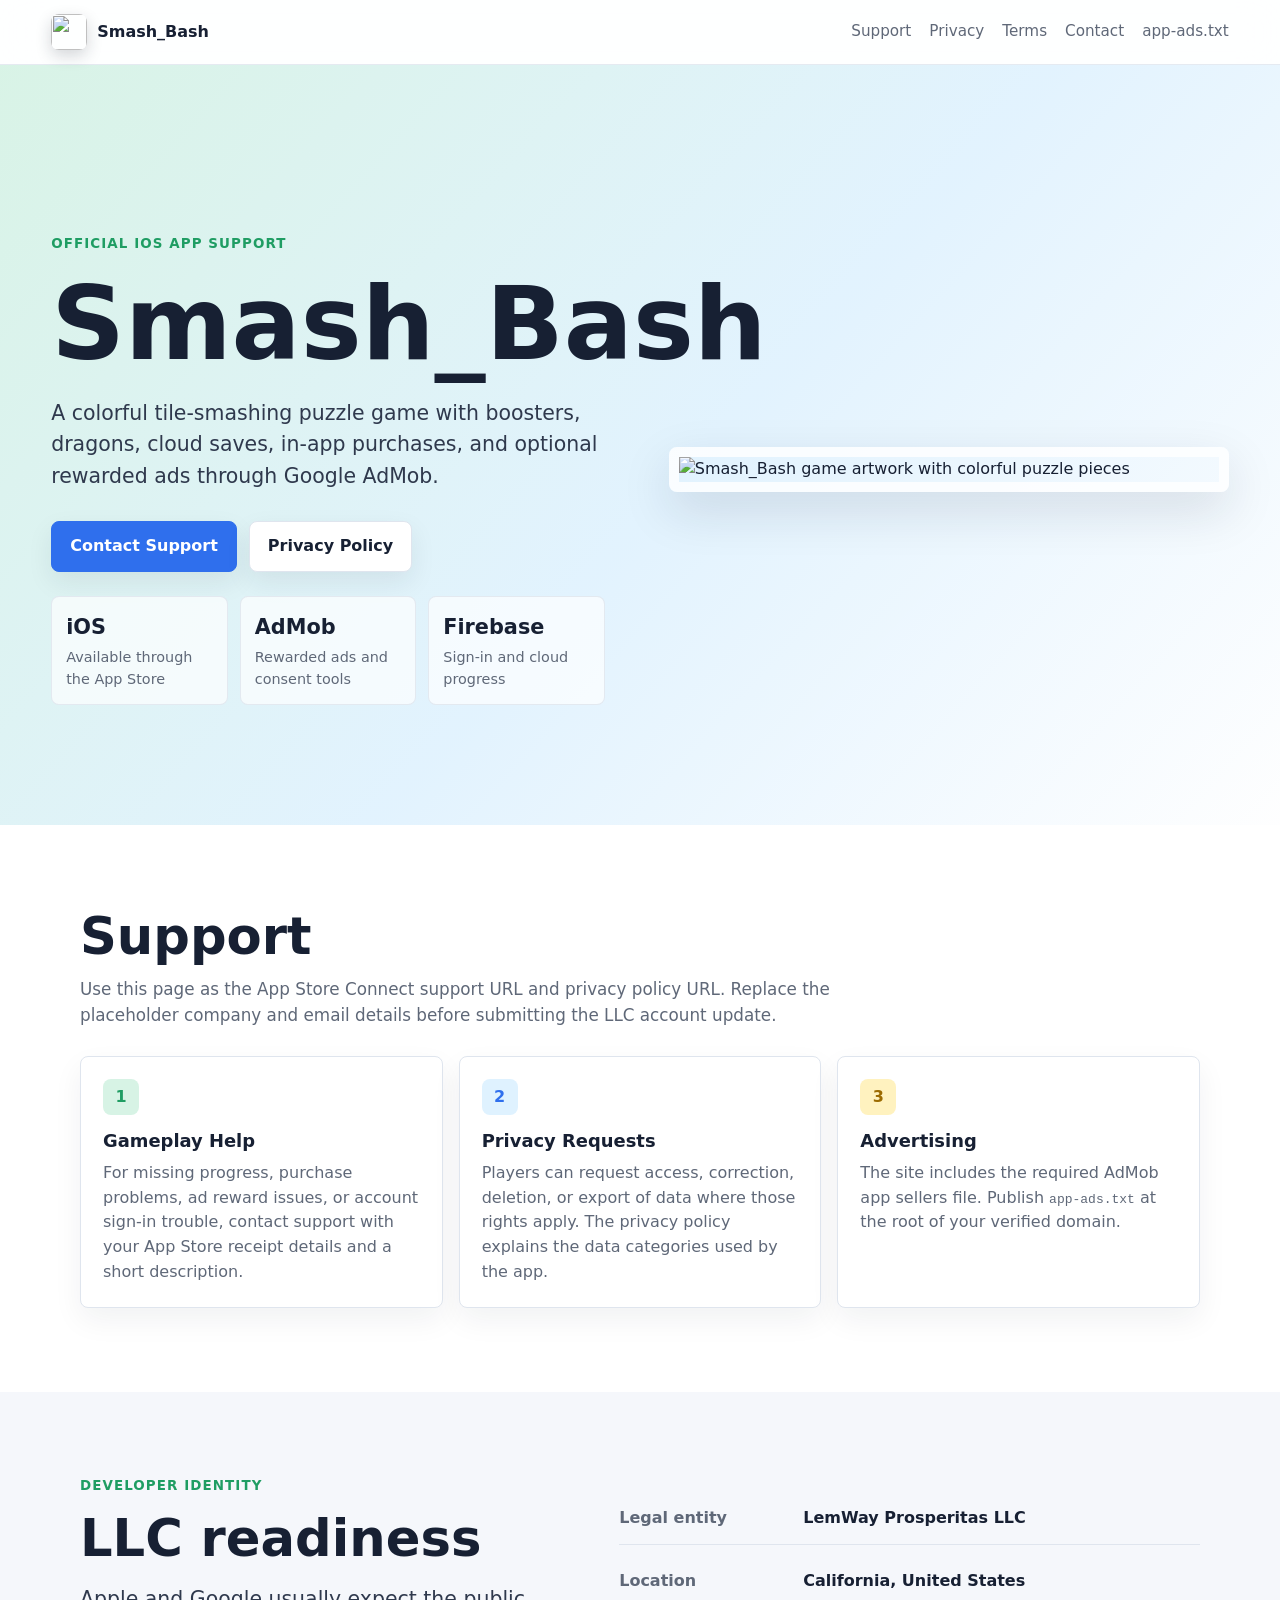
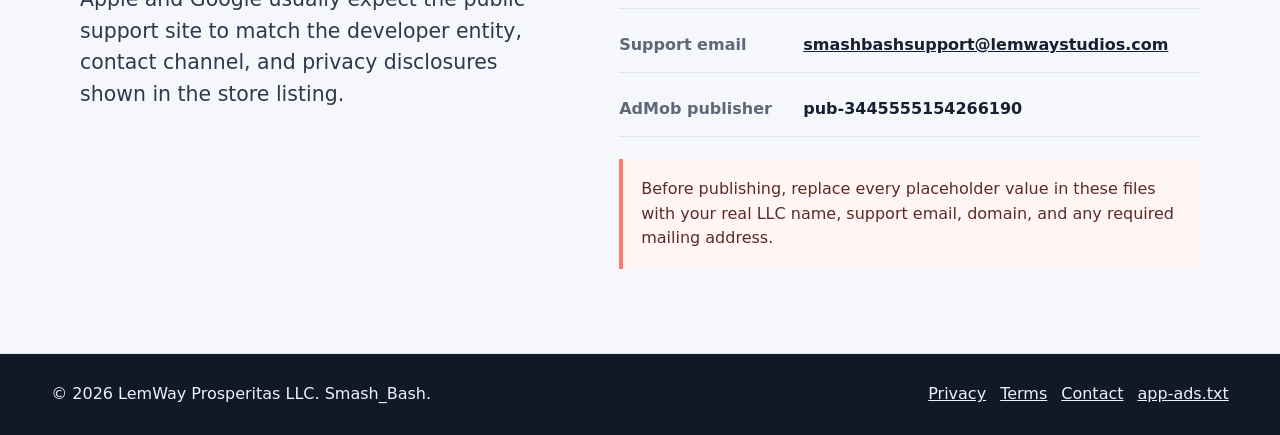
==== index.html @ 6eeed698 "Add files via upload" ====
<!doctype html>
<html lang="en">
<head>
  <meta charset="utf-8">
  <meta name="viewport" content="width=device-width, initial-scale=1">
  <title>Smash_Bash | App Support</title>
  <meta name="description" content="Official support, privacy, and advertising information for Smash_Bash on iOS.">
  <link rel="icon" href="assets/smash-bash-icon.png">
  <link rel="stylesheet" href="styles.css">
</head>
<body>
  <header class="site-header">
    <a class="brand" href="index.html" aria-label="Smash_Bash home">
      <img src="assets/smash-bash-icon.png" alt="">
      <span>Smash_Bash</span>
    </a>
    <nav class="nav" aria-label="Main navigation">
      <a href="#support">Support</a>
      <a href="privacy.html">Privacy</a>
      <a href="terms.html">Terms</a>
      <a href="contact.html">Contact</a>
      <a href="app-ads.txt">app-ads.txt</a>
    </nav>
  </header>

  <main>
    <section class="hero">
      <div class="hero-copy">
        <p class="eyebrow">Official iOS app support</p>
        <h1>Smash_Bash</h1>
        <p class="lead">A colorful tile-smashing puzzle game with boosters, dragons, cloud saves, in-app purchases, and optional rewarded ads through Google AdMob.</p>
        <div class="actions">
          <a class="button primary" href="contact.html">Contact Support</a>
          <a class="button" href="privacy.html">Privacy Policy</a>
        </div>
        <div class="hero-hint" aria-label="App highlights">
          <div class="stat">
            <strong>iOS</strong>
            <span>Available through the App Store</span>
          </div>
          <div class="stat">
            <strong>AdMob</strong>
            <span>Rewarded ads and consent tools</span>
          </div>
          <div class="stat">
            <strong>Firebase</strong>
            <span>Sign-in and cloud progress</span>
          </div>
        </div>
      </div>
      <div class="hero-art">
        <img src="assets/smash-bash-splash.png" alt="Smash_Bash game artwork with colorful puzzle pieces">
      </div>
    </section>

    <section class="section white" id="support">
      <div class="section-inner">
        <div class="section-head">
          <h2>Support</h2>
          <p>Use this page as the App Store Connect support URL and privacy policy URL. Replace the placeholder company and email details before submitting the LLC account update.</p>
        </div>
        <div class="grid">
          <article class="card">
            <span class="badge">1</span>
            <h3>Gameplay Help</h3>
            <p>For missing progress, purchase problems, ad reward issues, or account sign-in trouble, contact support with your App Store receipt details and a short description.</p>
          </article>
          <article class="card">
            <span class="badge blue">2</span>
            <h3>Privacy Requests</h3>
            <p>Players can request access, correction, deletion, or export of data where those rights apply. The privacy policy explains the data categories used by the app.</p>
          </article>
          <article class="card">
            <span class="badge gold">3</span>
            <h3>Advertising</h3>
            <p>The site includes the required AdMob app sellers file. Publish <code>app-ads.txt</code> at the root of your verified domain.</p>
          </article>
        </div>
      </div>
    </section>

    <section class="section">
      <div class="section-inner split">
        <div>
          <p class="eyebrow">Developer identity</p>
          <h2>LLC readiness</h2>
          <p class="lead">Apple and Google usually expect the public support site to match the developer entity, contact channel, and privacy disclosures shown in the store listing.</p>
        </div>
        <div>
          <dl class="facts">
            <div class="fact-row">
              <dt>Legal entity</dt>
              <dd>LemWay Prosperitas LLC</dd>
            </div>
            <div class="fact-row">
              <dt>Location</dt>
              <dd>California, United States</dd>
            </div>
            <div class="fact-row">
              <dt>Support email</dt>
              <dd><a href="mailto:smashbashsupport@lemwaystudios.com">smashbashsupport@lemwaystudios.com</a></dd>
            </div>
            <div class="fact-row">
              <dt>AdMob publisher</dt>
              <dd>pub-3445555154266190</dd>
            </div>
          </dl>
          <p class="notice">Before publishing, replace every placeholder value in these files with your real LLC name, support email, domain, and any required mailing address.</p>
        </div>
      </div>
    </section>
  </main>

  <footer class="site-footer">
    <span>© 2026 LemWay Prosperitas LLC. Smash_Bash.</span>
    <div class="footer-links">
      <a href="privacy.html">Privacy</a>
      <a href="terms.html">Terms</a>
      <a href="contact.html">Contact</a>
      <a href="app-ads.txt">app-ads.txt</a>
    </div>
  </footer>
</body>
</html>
---- styles.css ----
:root {
  color-scheme: light;
  --ink: #172033;
  --muted: #5f6878;
  --line: #dfe5ee;
  --paper: #ffffff;
  --mist: #f5f7fb;
  --mint: #d7f3e5;
  --sky: #dff2ff;
  --coral: #ff7b72;
  --gold: #f7c948;
  --blue: #2f6fed;
  --green: #1f9d63;
  --shadow: 0 18px 50px rgba(23, 32, 51, 0.13);
}

* {
  box-sizing: border-box;
}

html {
  scroll-behavior: smooth;
}

body {
  margin: 0;
  font-family: Inter, ui-sans-serif, system-ui, -apple-system, BlinkMacSystemFont, "Segoe UI", sans-serif;
  color: var(--ink);
  background: var(--mist);
  line-height: 1.55;
}

a {
  color: inherit;
}

.site-header {
  position: sticky;
  top: 0;
  z-index: 20;
  display: flex;
  align-items: center;
  justify-content: space-between;
  gap: 24px;
  padding: 14px clamp(18px, 4vw, 56px);
  background: rgba(255, 255, 255, 0.9);
  border-bottom: 1px solid rgba(223, 229, 238, 0.8);
  backdrop-filter: blur(18px);
}

.brand {
  display: inline-flex;
  align-items: center;
  gap: 10px;
  font-weight: 800;
  text-decoration: none;
}

.brand img {
  width: 36px;
  height: 36px;
  border-radius: 8px;
  box-shadow: 0 6px 16px rgba(23, 32, 51, 0.18);
}

.nav {
  display: flex;
  align-items: center;
  gap: 18px;
  color: var(--muted);
  font-size: 0.95rem;
}

.nav a {
  text-decoration: none;
}

.nav a:hover {
  color: var(--ink);
}

.hero {
  min-height: min(760px, calc(100vh - 66px));
  display: grid;
  grid-template-columns: minmax(0, 1fr) minmax(320px, 560px);
  align-items: center;
  gap: clamp(28px, 5vw, 72px);
  padding: clamp(40px, 7vw, 92px) clamp(18px, 4vw, 56px) 40px;
  background:
    linear-gradient(132deg, rgba(215, 243, 229, 0.95), rgba(223, 242, 255, 0.86) 54%, rgba(255, 255, 255, 0.9)),
    var(--mist);
}

.hero-copy {
  max-width: 740px;
}

.eyebrow {
  margin: 0 0 14px;
  color: var(--green);
  font-size: 0.84rem;
  font-weight: 800;
  letter-spacing: 0.08em;
  text-transform: uppercase;
}

h1,
h2,
h3 {
  margin: 0;
  line-height: 1.08;
}

h1 {
  max-width: 11ch;
  font-size: clamp(3.4rem, 8vw, 7.2rem);
}

h2 {
  font-size: clamp(2rem, 4vw, 3.35rem);
}

h3 {
  font-size: 1.12rem;
}

p {
  margin: 0;
}

.lead {
  max-width: 680px;
  margin-top: 18px;
  color: #2f394d;
  font-size: clamp(1.05rem, 2vw, 1.28rem);
}

.actions {
  display: flex;
  flex-wrap: wrap;
  gap: 12px;
  margin-top: 28px;
}

.button {
  min-height: 46px;
  display: inline-flex;
  align-items: center;
  justify-content: center;
  gap: 9px;
  padding: 12px 18px;
  border: 1px solid var(--line);
  border-radius: 8px;
  background: var(--paper);
  color: var(--ink);
  font-weight: 800;
  text-decoration: none;
  box-shadow: 0 10px 26px rgba(23, 32, 51, 0.08);
}

.button.primary {
  border-color: var(--blue);
  background: var(--blue);
  color: #fff;
}

.hero-art {
  width: min(100%, 560px);
  justify-self: center;
}

.hero-art img {
  width: 100%;
  display: block;
  border: 10px solid rgba(255, 255, 255, 0.82);
  border-radius: 8px;
  box-shadow: var(--shadow);
}

.hero-hint {
  display: grid;
  grid-template-columns: repeat(3, minmax(0, 1fr));
  gap: 12px;
  margin-top: 24px;
}

.stat {
  min-height: 88px;
  padding: 14px;
  border: 1px solid rgba(223, 229, 238, 0.84);
  border-radius: 8px;
  background: rgba(255, 255, 255, 0.68);
}

.stat strong {
  display: block;
  font-size: 1.3rem;
}

.stat span {
  display: block;
  margin-top: 3px;
  color: var(--muted);
  font-size: 0.9rem;
}

.section {
  padding: clamp(46px, 7vw, 84px) clamp(18px, 4vw, 56px);
}

.section.white {
  background: var(--paper);
}

.section-inner {
  max-width: 1120px;
  margin: 0 auto;
}

.section-head {
  max-width: 760px;
  margin-bottom: 28px;
}

.section-head p {
  margin-top: 12px;
  color: var(--muted);
  font-size: 1.05rem;
}

.grid {
  display: grid;
  grid-template-columns: repeat(3, minmax(0, 1fr));
  gap: 16px;
}

.card {
  min-height: 184px;
  padding: 22px;
  border: 1px solid var(--line);
  border-radius: 8px;
  background: var(--paper);
  box-shadow: 0 12px 30px rgba(23, 32, 51, 0.06);
}

.card p {
  margin-top: 10px;
  color: var(--muted);
}

.badge {
  display: inline-flex;
  align-items: center;
  justify-content: center;
  width: 36px;
  height: 36px;
  margin-bottom: 16px;
  border-radius: 8px;
  background: var(--mint);
  color: var(--green);
  font-weight: 900;
}

.badge.blue {
  background: var(--sky);
  color: var(--blue);
}

.badge.gold {
  background: #fff2bf;
  color: #9c6b00;
}

.split {
  display: grid;
  grid-template-columns: minmax(0, 0.9fr) minmax(0, 1.1fr);
  gap: clamp(24px, 5vw, 64px);
  align-items: start;
}

.facts {
  display: grid;
  gap: 10px;
}

.fact-row {
  display: grid;
  grid-template-columns: 170px minmax(0, 1fr);
  gap: 14px;
  padding: 14px 0;
  border-bottom: 1px solid var(--line);
}

.fact-row dt {
  color: var(--muted);
  font-weight: 700;
}

.fact-row dd {
  margin: 0;
  font-weight: 700;
}

.notice {
  margin-top: 22px;
  padding: 18px;
  border-left: 4px solid var(--coral);
  background: #fff5f4;
  color: #5b2b26;
}

.doc {
  max-width: 920px;
  margin: 0 auto;
  padding: clamp(34px, 6vw, 72px) clamp(18px, 4vw, 56px);
  background: var(--paper);
}

.doc h1 {
  max-width: none;
  font-size: clamp(2.4rem, 6vw, 4.7rem);
}

.doc .meta {
  margin-top: 12px;
  color: var(--muted);
}

.doc-section {
  padding: 26px 0;
  border-bottom: 1px solid var(--line);
}

.doc-section p {
  margin-top: 10px;
  color: #384255;
}

.site-footer {
  display: flex;
  flex-wrap: wrap;
  justify-content: space-between;
  gap: 18px;
  padding: 28px clamp(18px, 4vw, 56px);
  border-top: 1px solid var(--line);
  background: #111827;
  color: #edf2f7;
}

.site-footer a {
  color: #edf2f7;
}

.footer-links {
  display: flex;
  flex-wrap: wrap;
  gap: 14px;
}

@media (max-width: 880px) {
  .site-header {
    align-items: flex-start;
    flex-direction: column;
    gap: 12px;
  }

  .nav {
    width: 100%;
    overflow-x: auto;
    padding-bottom: 2px;
  }

  .hero {
    grid-template-columns: 1fr;
    min-height: auto;
  }

  .hero-art {
    width: min(100%, 460px);
  }

  .grid,
  .split {
    grid-template-columns: 1fr;
  }
}

@media (max-width: 560px) {
  .hero-hint {
    grid-template-columns: 1fr;
  }

  .fact-row {
    grid-template-columns: 1fr;
    gap: 4px;
  }

  .button {
    width: 100%;
  }
}
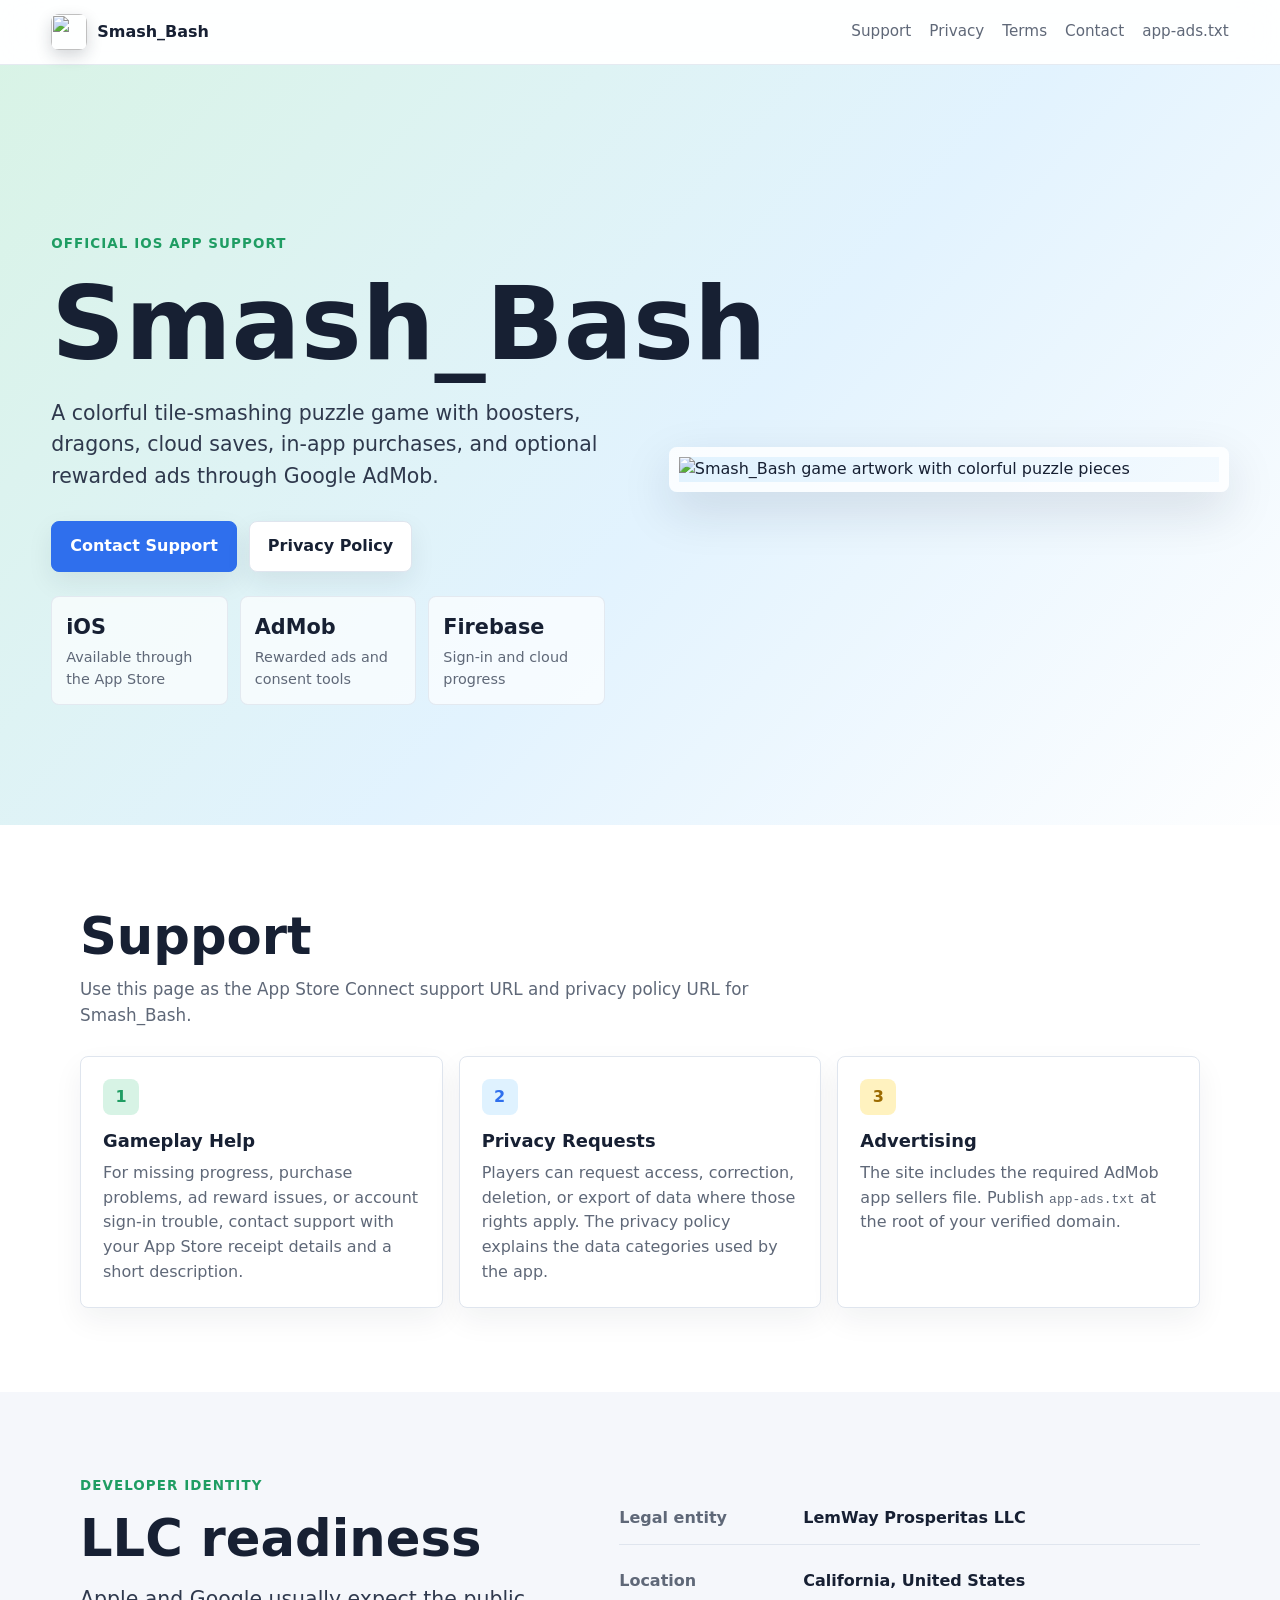
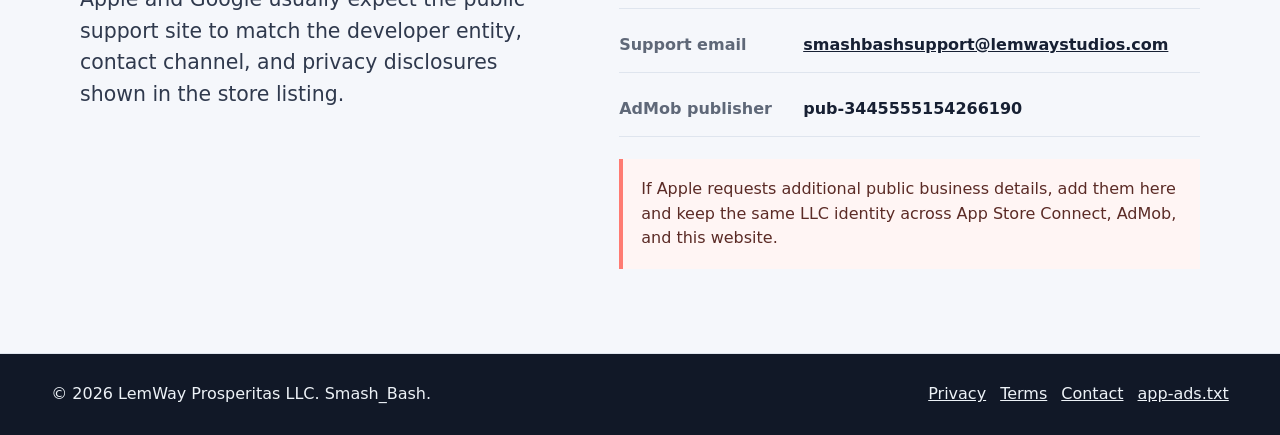
==== commit b7bebb7d: "updated and removed placeholder" ====
--- a/index.html
+++ b/index.html
@@ -57,7 +57,7 @@
       <div class="section-inner">
         <div class="section-head">
           <h2>Support</h2>
-          <p>Use this page as the App Store Connect support URL and privacy policy URL. Replace the placeholder company and email details before submitting the LLC account update.</p>
+          <p>Use this page as the App Store Connect support URL and privacy policy URL for Smash_Bash.</p>
         </div>
         <div class="grid">
           <article class="card">
@@ -105,7 +105,7 @@
               <dd>pub-3445555154266190</dd>
             </div>
           </dl>
-          <p class="notice">Before publishing, replace every placeholder value in these files with your real LLC name, support email, domain, and any required mailing address.</p>
+          <p class="notice">If Apple requests additional public business details, add them here and keep the same LLC identity across App Store Connect, AdMob, and this website.</p>
         </div>
       </div>
     </section>
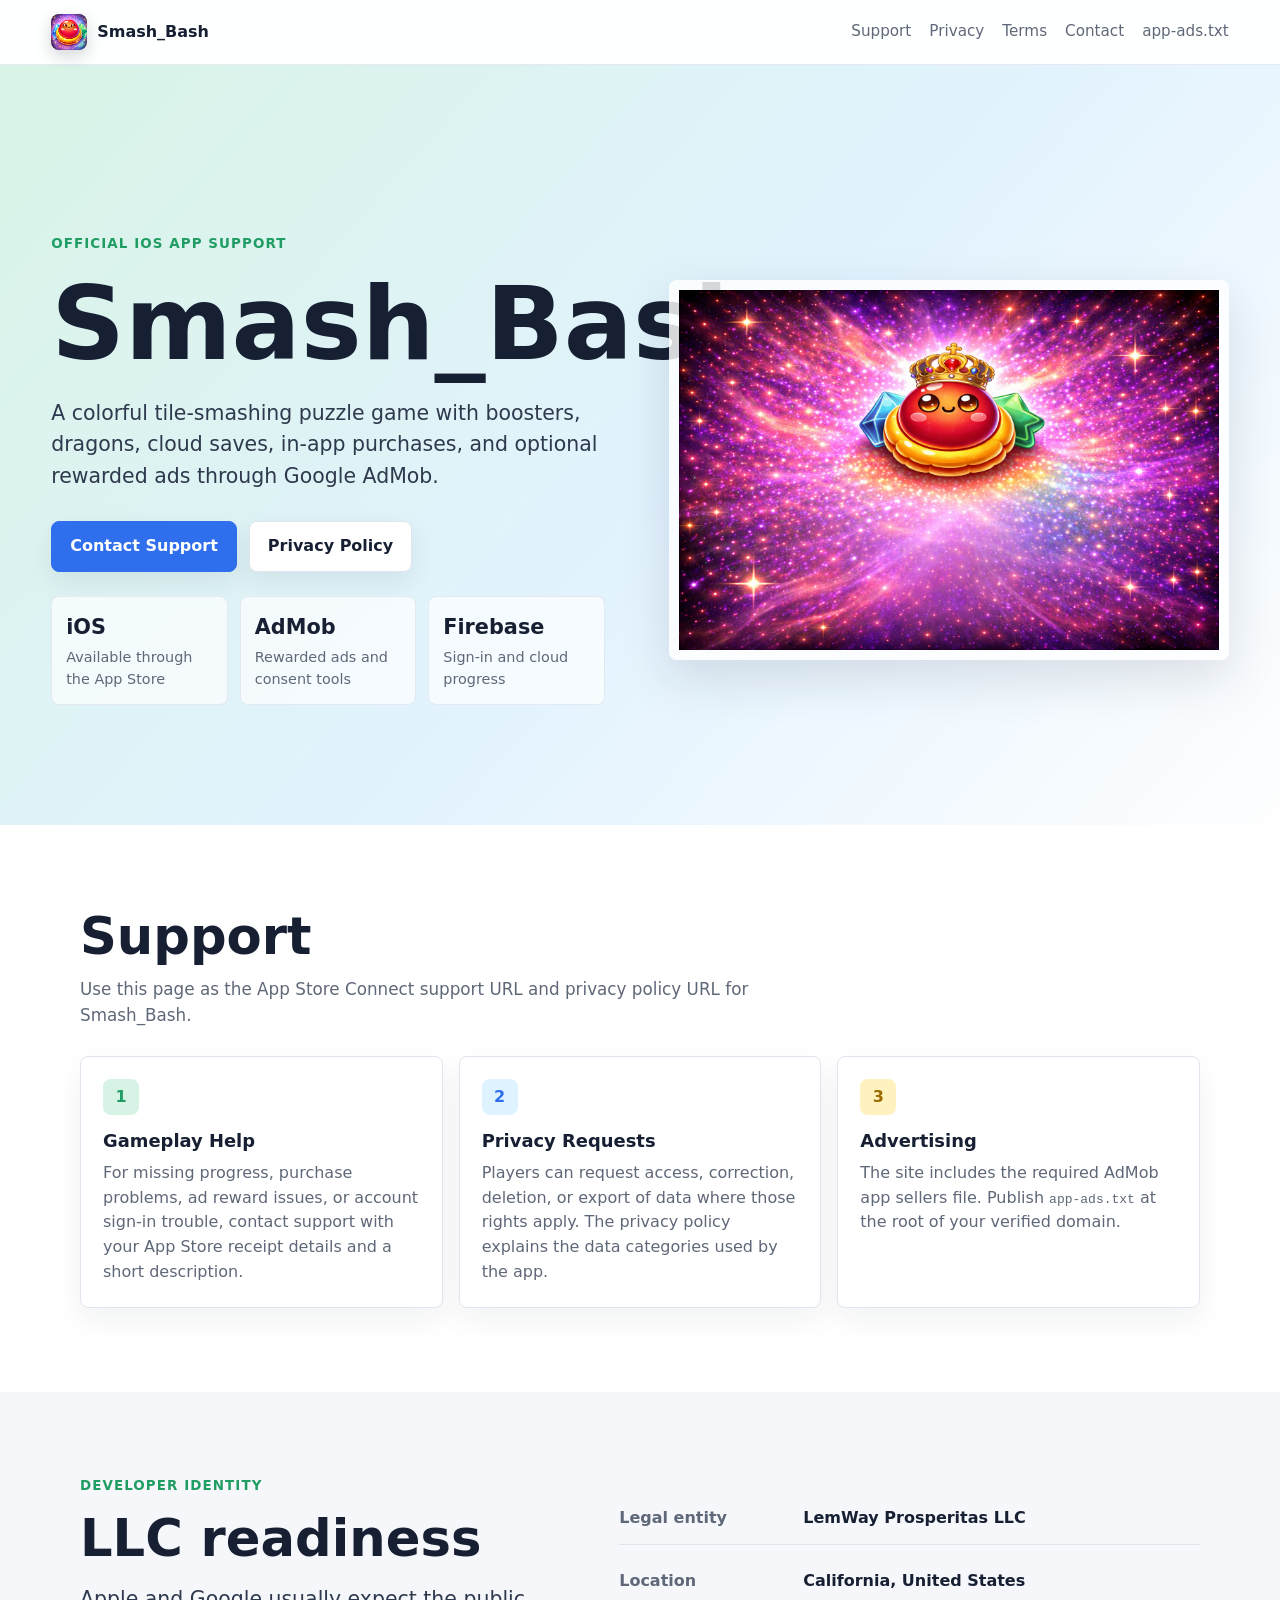
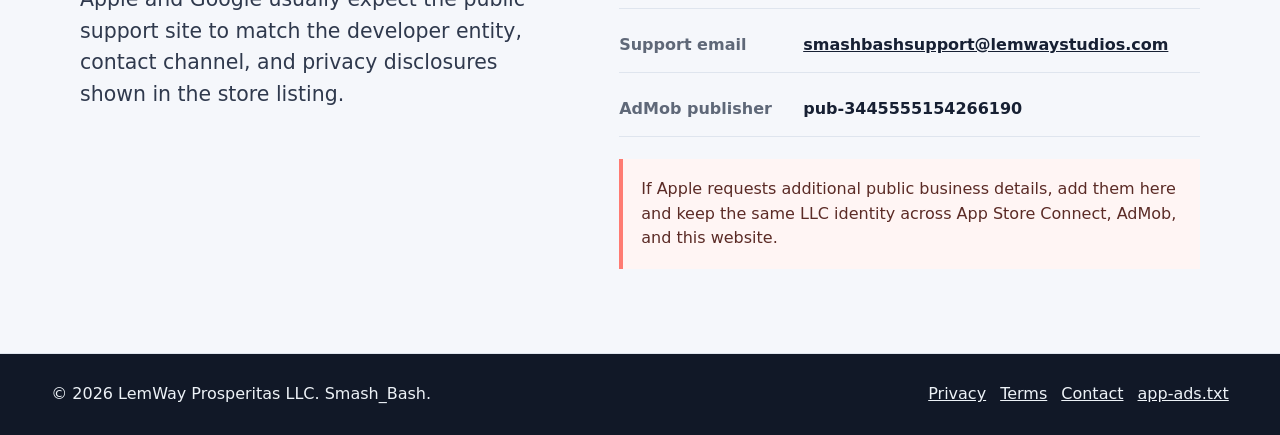
==== commit 48e806d7: "updated files" ====
--- a/index.html
+++ b/index.html
@@ -5,13 +5,13 @@
   <meta name="viewport" content="width=device-width, initial-scale=1">
   <title>Smash_Bash | App Support</title>
   <meta name="description" content="Official support, privacy, and advertising information for Smash_Bash on iOS.">
-  <link rel="icon" href="assets/smash-bash-icon.png">
+  <link rel="icon" href="smash-bash-icon.png">
   <link rel="stylesheet" href="styles.css">
 </head>
 <body>
   <header class="site-header">
     <a class="brand" href="index.html" aria-label="Smash_Bash home">
-      <img src="assets/smash-bash-icon.png" alt="">
+      <img src="smash-bash-icon.png" alt="">
       <span>Smash_Bash</span>
     </a>
     <nav class="nav" aria-label="Main navigation">
@@ -49,7 +49,7 @@
         </div>
       </div>
       <div class="hero-art">
-        <img src="assets/smash-bash-splash.png" alt="Smash_Bash game artwork with colorful puzzle pieces">
+        <img src="smash-bash-splash.png" alt="Smash_Bash game artwork with colorful puzzle pieces">
       </div>
     </section>
 
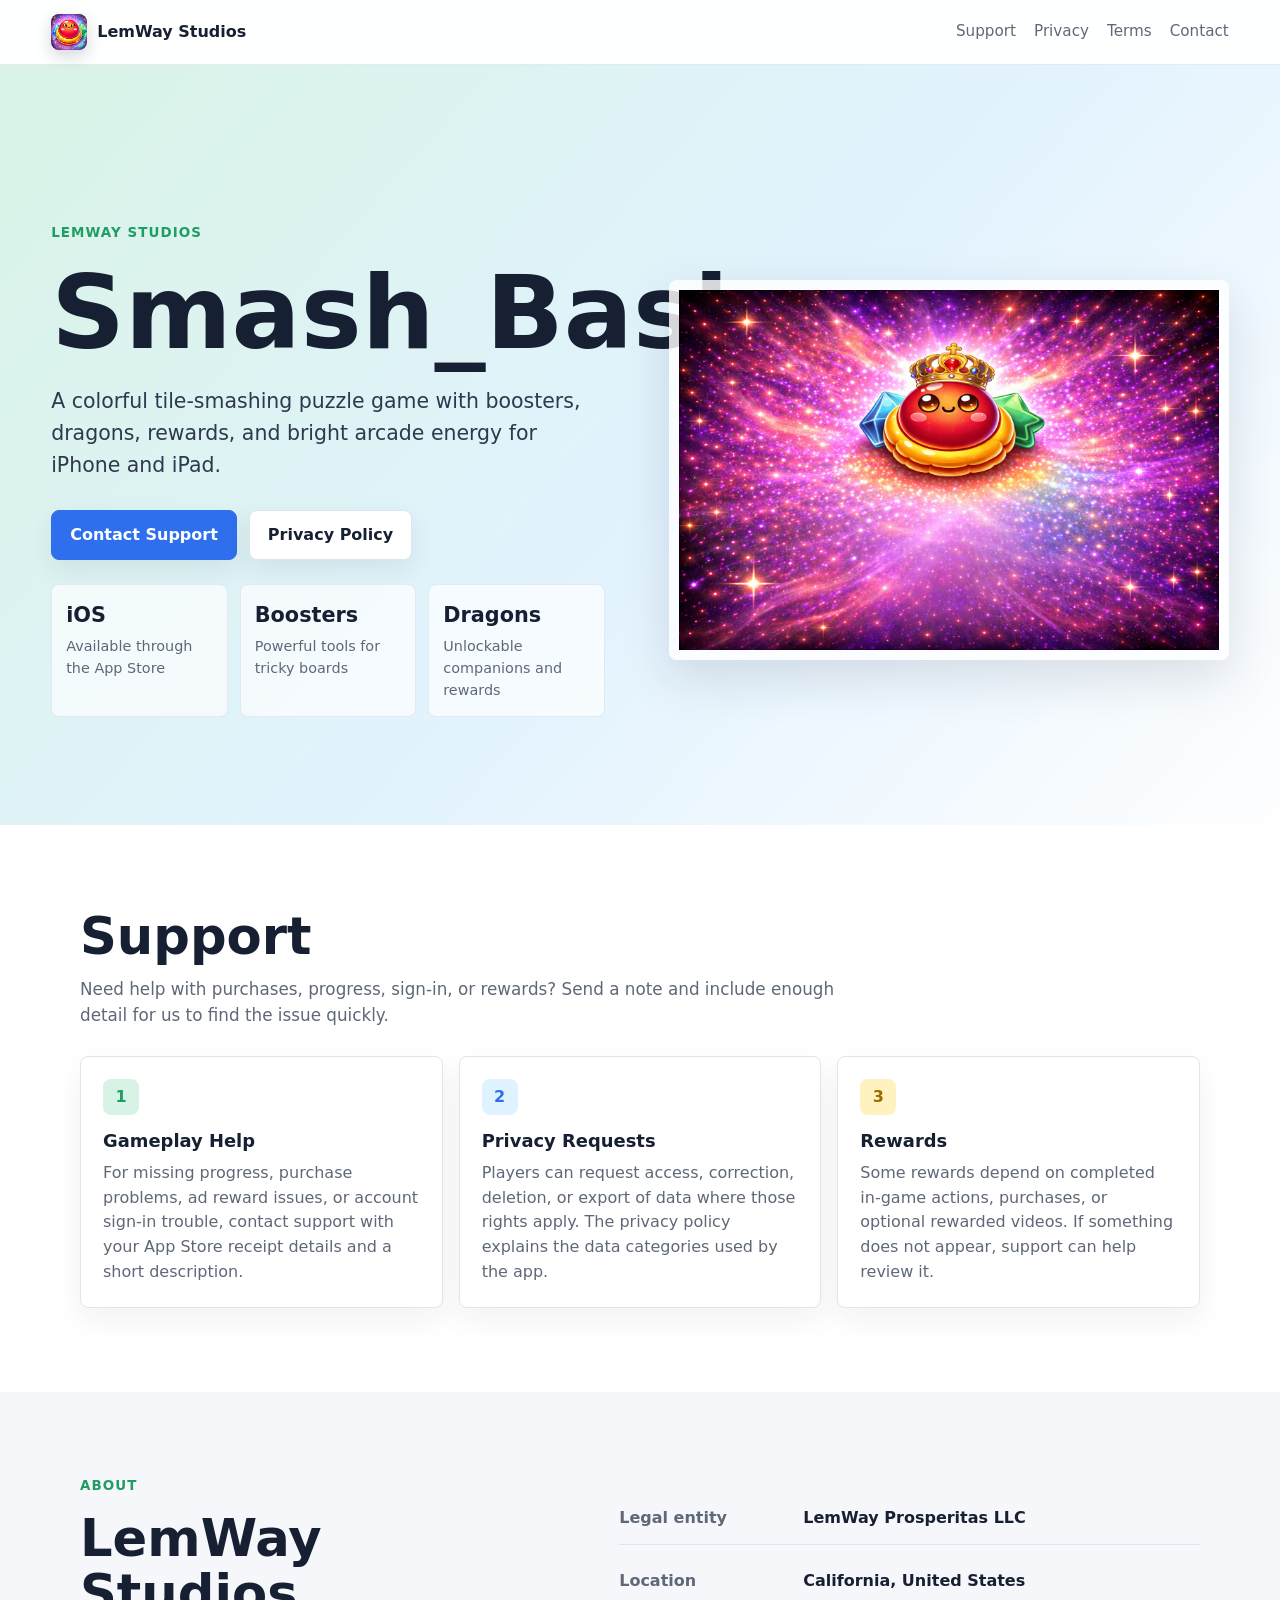
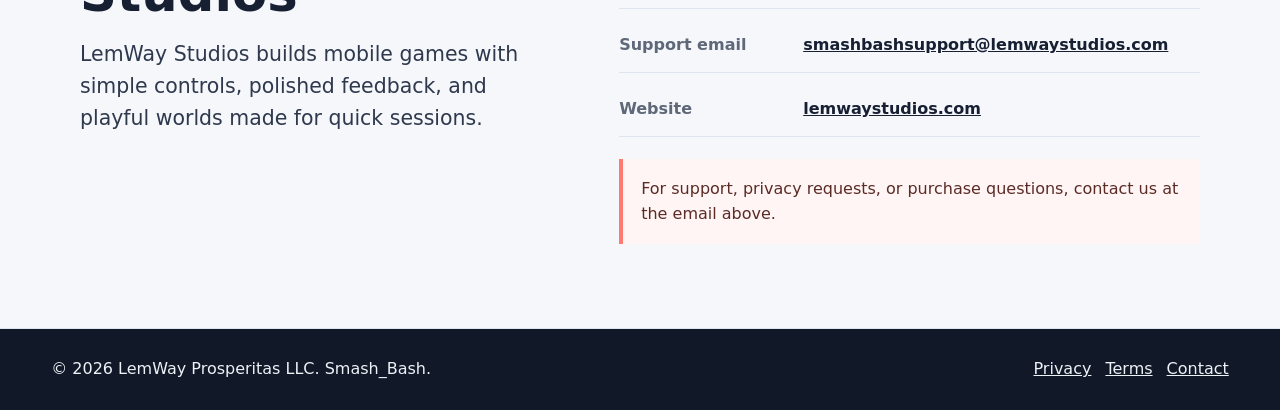
==== commit 9100b49f: "Clean up public website copy" ====
--- a/index.html
+++ b/index.html
@@ -12,23 +12,22 @@
   <header class="site-header">
     <a class="brand" href="index.html" aria-label="Smash_Bash home">
       <img src="smash-bash-icon.png" alt="">
-      <span>Smash_Bash</span>
+      <span>LemWay Studios</span>
     </a>
     <nav class="nav" aria-label="Main navigation">
       <a href="#support">Support</a>
       <a href="privacy.html">Privacy</a>
       <a href="terms.html">Terms</a>
       <a href="contact.html">Contact</a>
-      <a href="app-ads.txt">app-ads.txt</a>
     </nav>
   </header>
 
   <main>
     <section class="hero">
       <div class="hero-copy">
-        <p class="eyebrow">Official iOS app support</p>
+        <p class="eyebrow">LemWay Studios</p>
         <h1>Smash_Bash</h1>
-        <p class="lead">A colorful tile-smashing puzzle game with boosters, dragons, cloud saves, in-app purchases, and optional rewarded ads through Google AdMob.</p>
+        <p class="lead">A colorful tile-smashing puzzle game with boosters, dragons, rewards, and bright arcade energy for iPhone and iPad.</p>
         <div class="actions">
           <a class="button primary" href="contact.html">Contact Support</a>
           <a class="button" href="privacy.html">Privacy Policy</a>
@@ -39,12 +38,12 @@
             <span>Available through the App Store</span>
           </div>
           <div class="stat">
-            <strong>AdMob</strong>
-            <span>Rewarded ads and consent tools</span>
+            <strong>Boosters</strong>
+            <span>Powerful tools for tricky boards</span>
           </div>
           <div class="stat">
-            <strong>Firebase</strong>
-            <span>Sign-in and cloud progress</span>
+            <strong>Dragons</strong>
+            <span>Unlockable companions and rewards</span>
           </div>
         </div>
       </div>
@@ -57,7 +56,7 @@
       <div class="section-inner">
         <div class="section-head">
           <h2>Support</h2>
-          <p>Use this page as the App Store Connect support URL and privacy policy URL for Smash_Bash.</p>
+          <p>Need help with purchases, progress, sign-in, or rewards? Send a note and include enough detail for us to find the issue quickly.</p>
         </div>
         <div class="grid">
           <article class="card">
@@ -72,8 +71,8 @@
           </article>
           <article class="card">
             <span class="badge gold">3</span>
-            <h3>Advertising</h3>
-            <p>The site includes the required AdMob app sellers file. Publish <code>app-ads.txt</code> at the root of your verified domain.</p>
+            <h3>Rewards</h3>
+            <p>Some rewards depend on completed in-game actions, purchases, or optional rewarded videos. If something does not appear, support can help review it.</p>
           </article>
         </div>
       </div>
@@ -82,9 +81,9 @@
     <section class="section">
       <div class="section-inner split">
         <div>
-          <p class="eyebrow">Developer identity</p>
-          <h2>LLC readiness</h2>
-          <p class="lead">Apple and Google usually expect the public support site to match the developer entity, contact channel, and privacy disclosures shown in the store listing.</p>
+          <p class="eyebrow">About</p>
+          <h2>LemWay Studios</h2>
+          <p class="lead">LemWay Studios builds mobile games with simple controls, polished feedback, and playful worlds made for quick sessions.</p>
         </div>
         <div>
           <dl class="facts">
@@ -101,11 +100,11 @@
               <dd><a href="mailto:smashbashsupport@lemwaystudios.com">smashbashsupport@lemwaystudios.com</a></dd>
             </div>
             <div class="fact-row">
-              <dt>AdMob publisher</dt>
-              <dd>pub-3445555154266190</dd>
+              <dt>Website</dt>
+              <dd><a href="https://lemwaystudios.com">lemwaystudios.com</a></dd>
             </div>
           </dl>
-          <p class="notice">If Apple requests additional public business details, add them here and keep the same LLC identity across App Store Connect, AdMob, and this website.</p>
+          <p class="notice">For support, privacy requests, or purchase questions, contact us at the email above.</p>
         </div>
       </div>
     </section>
@@ -117,7 +116,6 @@
       <a href="privacy.html">Privacy</a>
       <a href="terms.html">Terms</a>
       <a href="contact.html">Contact</a>
-      <a href="app-ads.txt">app-ads.txt</a>
     </div>
   </footer>
 </body>
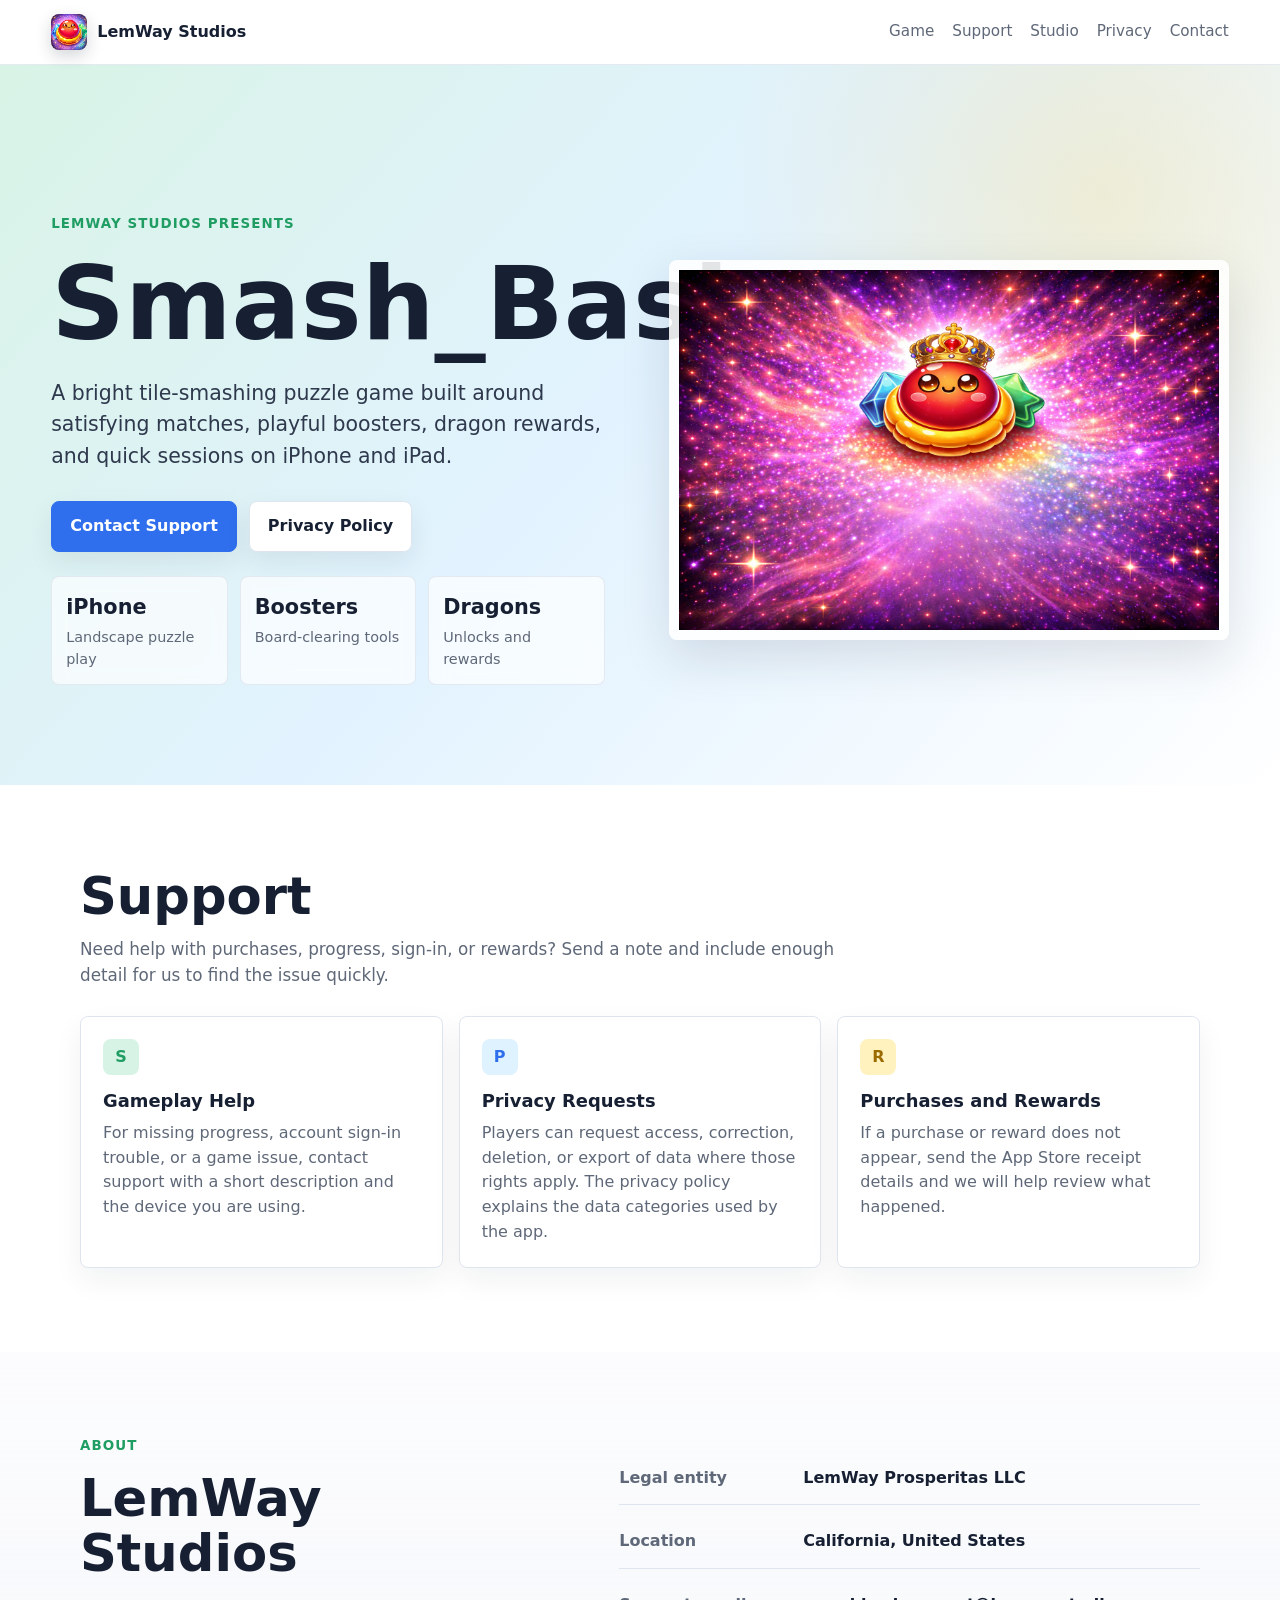
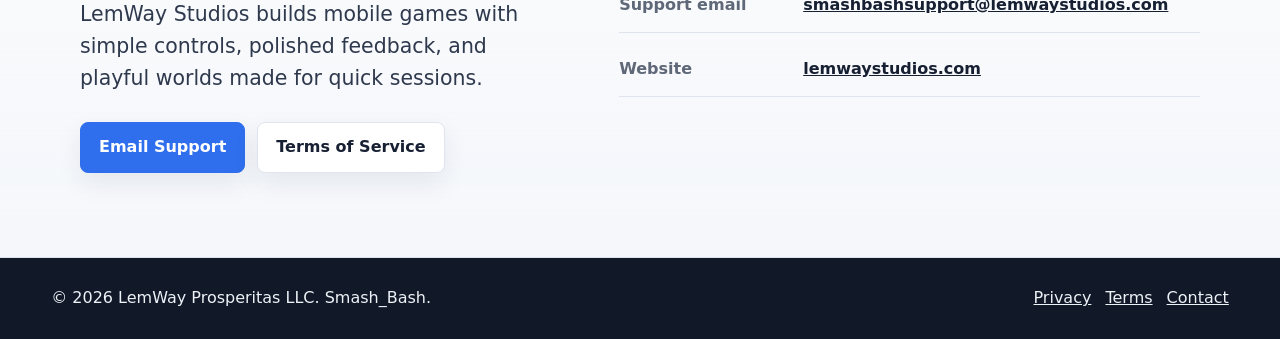
==== commit 5a6782d8: "Polish homepage presentation" ====
--- a/index.html
+++ b/index.html
@@ -3,8 +3,8 @@
 <head>
   <meta charset="utf-8">
   <meta name="viewport" content="width=device-width, initial-scale=1">
-  <title>Smash_Bash | App Support</title>
-  <meta name="description" content="Official support, privacy, and advertising information for Smash_Bash on iOS.">
+  <title>LemWay Studios | Smash_Bash Support</title>
+  <meta name="description" content="Official LemWay Studios support site for Smash_Bash on iOS.">
   <link rel="icon" href="smash-bash-icon.png">
   <link rel="stylesheet" href="styles.css">
 </head>
@@ -15,35 +15,36 @@
       <span>LemWay Studios</span>
     </a>
     <nav class="nav" aria-label="Main navigation">
+      <a href="#game">Game</a>
       <a href="#support">Support</a>
+      <a href="#studio">Studio</a>
       <a href="privacy.html">Privacy</a>
-      <a href="terms.html">Terms</a>
       <a href="contact.html">Contact</a>
     </nav>
   </header>
 
   <main>
-    <section class="hero">
+    <section class="hero" id="game">
       <div class="hero-copy">
-        <p class="eyebrow">LemWay Studios</p>
+        <p class="eyebrow">LemWay Studios presents</p>
         <h1>Smash_Bash</h1>
-        <p class="lead">A colorful tile-smashing puzzle game with boosters, dragons, rewards, and bright arcade energy for iPhone and iPad.</p>
+        <p class="lead">A bright tile-smashing puzzle game built around satisfying matches, playful boosters, dragon rewards, and quick sessions on iPhone and iPad.</p>
         <div class="actions">
           <a class="button primary" href="contact.html">Contact Support</a>
           <a class="button" href="privacy.html">Privacy Policy</a>
         </div>
         <div class="hero-hint" aria-label="App highlights">
           <div class="stat">
-            <strong>iOS</strong>
-            <span>Available through the App Store</span>
+            <strong>iPhone</strong>
+            <span>Landscape puzzle play</span>
           </div>
           <div class="stat">
             <strong>Boosters</strong>
-            <span>Powerful tools for tricky boards</span>
+            <span>Board-clearing tools</span>
           </div>
           <div class="stat">
             <strong>Dragons</strong>
-            <span>Unlockable companions and rewards</span>
+            <span>Unlocks and rewards</span>
           </div>
         </div>
       </div>
@@ -60,30 +61,34 @@
         </div>
         <div class="grid">
           <article class="card">
-            <span class="badge">1</span>
+            <span class="badge">S</span>
             <h3>Gameplay Help</h3>
-            <p>For missing progress, purchase problems, ad reward issues, or account sign-in trouble, contact support with your App Store receipt details and a short description.</p>
+            <p>For missing progress, account sign-in trouble, or a game issue, contact support with a short description and the device you are using.</p>
           </article>
           <article class="card">
-            <span class="badge blue">2</span>
+            <span class="badge blue">P</span>
             <h3>Privacy Requests</h3>
             <p>Players can request access, correction, deletion, or export of data where those rights apply. The privacy policy explains the data categories used by the app.</p>
           </article>
           <article class="card">
-            <span class="badge gold">3</span>
-            <h3>Rewards</h3>
-            <p>Some rewards depend on completed in-game actions, purchases, or optional rewarded videos. If something does not appear, support can help review it.</p>
+            <span class="badge gold">R</span>
+            <h3>Purchases and Rewards</h3>
+            <p>If a purchase or reward does not appear, send the App Store receipt details and we will help review what happened.</p>
           </article>
         </div>
       </div>
     </section>
 
-    <section class="section">
+    <section class="section studio-band" id="studio">
       <div class="section-inner split">
         <div>
           <p class="eyebrow">About</p>
           <h2>LemWay Studios</h2>
           <p class="lead">LemWay Studios builds mobile games with simple controls, polished feedback, and playful worlds made for quick sessions.</p>
+          <div class="actions">
+            <a class="button primary" href="mailto:smashbashsupport@lemwaystudios.com?subject=Smash_Bash%20Support">Email Support</a>
+            <a class="button" href="terms.html">Terms of Service</a>
+          </div>
         </div>
         <div>
           <dl class="facts">
@@ -104,7 +109,6 @@
               <dd><a href="https://lemwaystudios.com">lemwaystudios.com</a></dd>
             </div>
           </dl>
-          <p class="notice">For support, privacy requests, or purchase questions, contact us at the email above.</p>
         </div>
       </div>
     </section>
--- a/styles.css
+++ b/styles.css
@@ -11,6 +11,7 @@
   --gold: #f7c948;
   --blue: #2f6fed;
   --green: #1f9d63;
+  --violet: #6b4eff;
   --shadow: 0 18px 50px rgba(23, 32, 51, 0.13);
 }
 
@@ -43,7 +44,7 @@
   justify-content: space-between;
   gap: 24px;
   padding: 14px clamp(18px, 4vw, 56px);
-  background: rgba(255, 255, 255, 0.9);
+  background: rgba(255, 255, 255, 0.92);
   border-bottom: 1px solid rgba(223, 229, 238, 0.8);
   backdrop-filter: blur(18px);
 }
@@ -80,14 +81,15 @@
 }
 
 .hero {
-  min-height: min(760px, calc(100vh - 66px));
+  min-height: min(720px, calc(100vh - 66px));
   display: grid;
   grid-template-columns: minmax(0, 1fr) minmax(320px, 560px);
   align-items: center;
   gap: clamp(28px, 5vw, 72px);
   padding: clamp(40px, 7vw, 92px) clamp(18px, 4vw, 56px) 40px;
   background:
-    linear-gradient(132deg, rgba(215, 243, 229, 0.95), rgba(223, 242, 255, 0.86) 54%, rgba(255, 255, 255, 0.9)),
+    radial-gradient(circle at 86% 18%, rgba(247, 201, 72, 0.22), transparent 30%),
+    linear-gradient(132deg, rgba(215, 243, 229, 0.95), rgba(223, 242, 255, 0.88) 48%, rgba(255, 255, 255, 0.94)),
     var(--mist);
 }
 
@@ -156,6 +158,13 @@
   font-weight: 800;
   text-decoration: none;
   box-shadow: 0 10px 26px rgba(23, 32, 51, 0.08);
+  transition: transform 160ms ease, box-shadow 160ms ease, border-color 160ms ease;
+}
+
+.button:hover {
+  transform: translateY(-1px);
+  border-color: rgba(47, 111, 237, 0.38);
+  box-shadow: 0 14px 30px rgba(23, 32, 51, 0.12);
 }
 
 .button.primary {
@@ -172,7 +181,7 @@
 .hero-art img {
   width: 100%;
   display: block;
-  border: 10px solid rgba(255, 255, 255, 0.82);
+  border: 10px solid rgba(255, 255, 255, 0.88);
   border-radius: 8px;
   box-shadow: var(--shadow);
 }
@@ -190,6 +199,7 @@
   border: 1px solid rgba(223, 229, 238, 0.84);
   border-radius: 8px;
   background: rgba(255, 255, 255, 0.68);
+  backdrop-filter: blur(10px);
 }
 
 .stat strong {
@@ -241,6 +251,12 @@
   border-radius: 8px;
   background: var(--paper);
   box-shadow: 0 12px 30px rgba(23, 32, 51, 0.06);
+  transition: transform 160ms ease, box-shadow 160ms ease;
+}
+
+.card:hover {
+  transform: translateY(-2px);
+  box-shadow: 0 18px 38px rgba(23, 32, 51, 0.1);
 }
 
 .card p {
@@ -269,6 +285,12 @@
 .badge.gold {
   background: #fff2bf;
   color: #9c6b00;
+}
+
+.studio-band {
+  background:
+    linear-gradient(180deg, rgba(255, 255, 255, 0.65), rgba(245, 247, 251, 1)),
+    var(--mist);
 }
 
 .split {
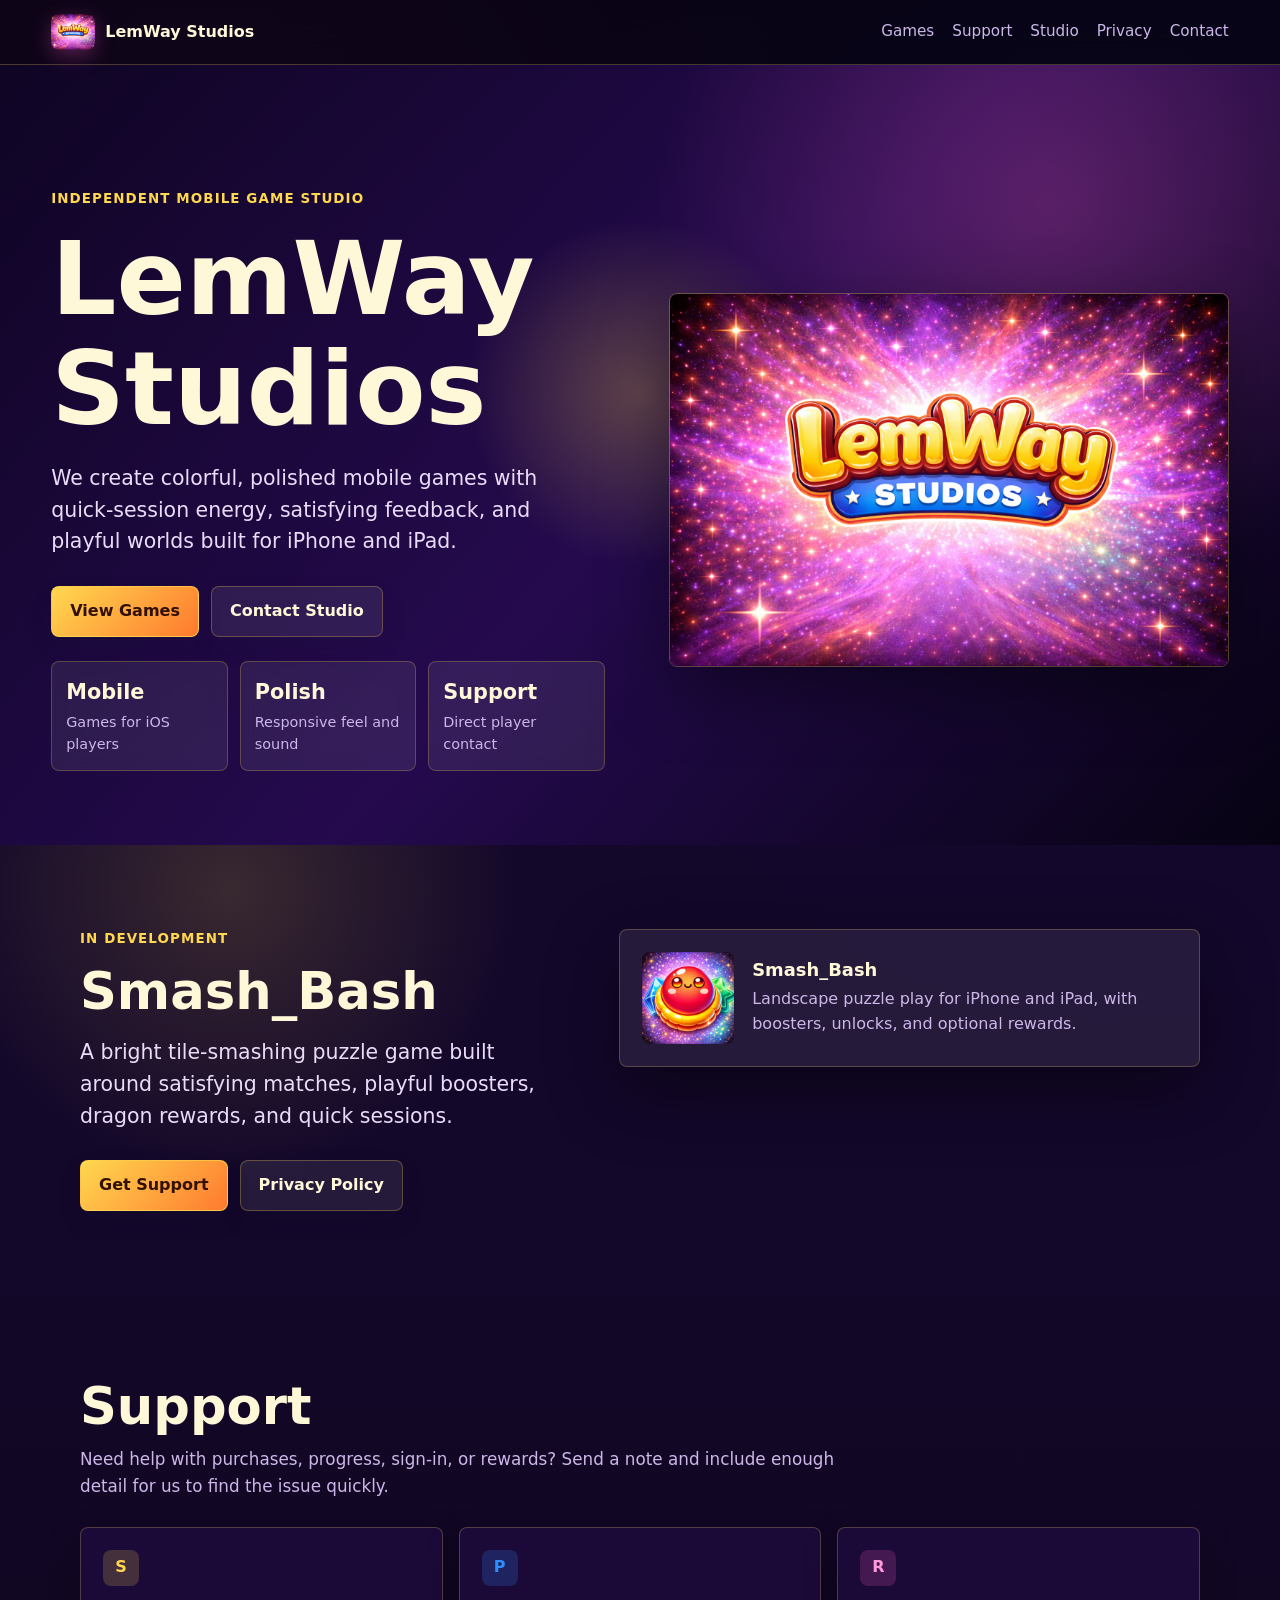
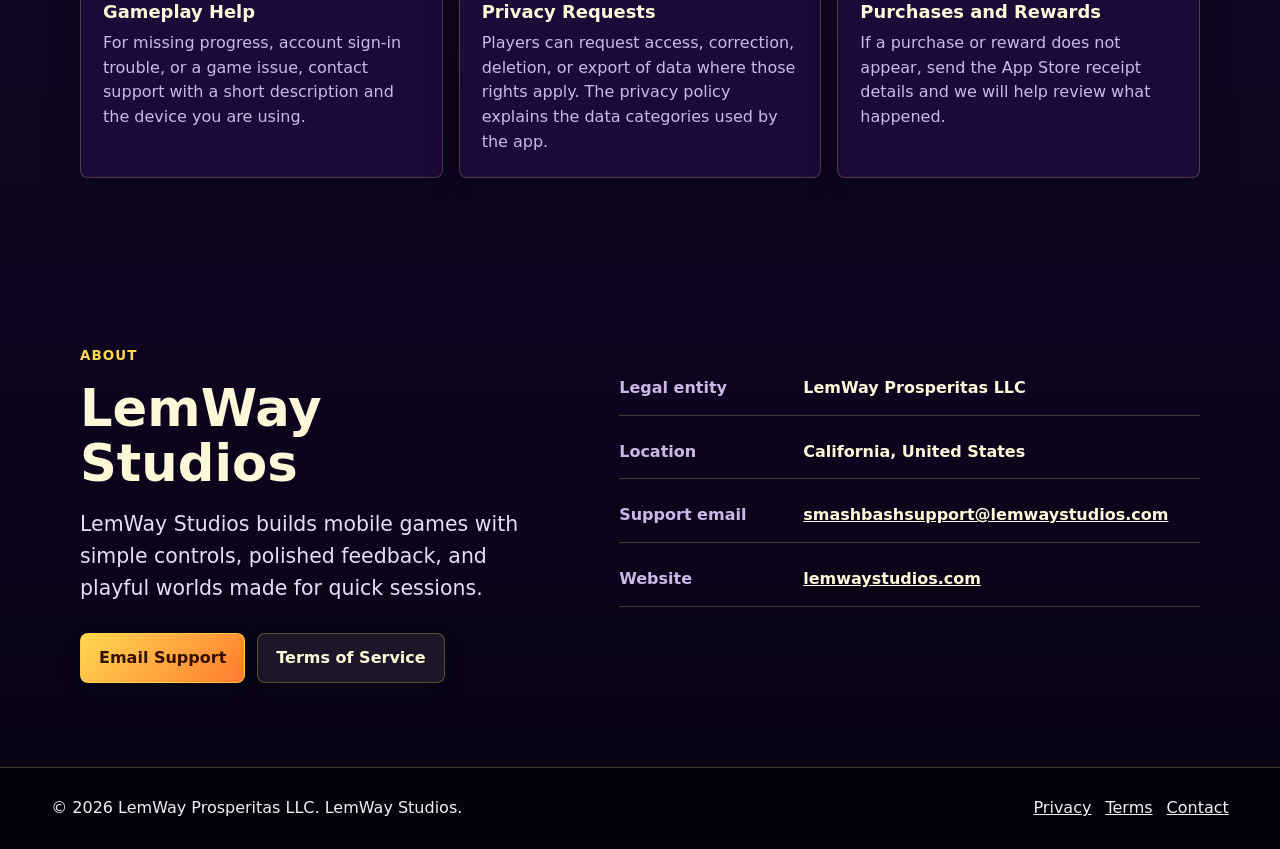
==== commit d8c69044: "Refocus site on LemWay Studios" ====
--- a/index.html
+++ b/index.html
@@ -3,19 +3,19 @@
 <head>
   <meta charset="utf-8">
   <meta name="viewport" content="width=device-width, initial-scale=1">
-  <title>LemWay Studios | Smash_Bash Support</title>
-  <meta name="description" content="Official LemWay Studios support site for Smash_Bash on iOS.">
+  <title>LemWay Studios | Mobile Games</title>
+  <meta name="description" content="LemWay Studios develops colorful mobile games including Smash_Bash for iPhone and iPad.">
   <link rel="icon" href="smash-bash-icon.png">
   <link rel="stylesheet" href="styles.css">
 </head>
 <body>
   <header class="site-header">
-    <a class="brand" href="index.html" aria-label="Smash_Bash home">
-      <img src="smash-bash-icon.png" alt="">
+    <a class="brand" href="index.html" aria-label="LemWay Studios home">
+      <img src="smash-bash-splash.png" alt="">
       <span>LemWay Studios</span>
     </a>
     <nav class="nav" aria-label="Main navigation">
-      <a href="#game">Game</a>
+      <a href="#games">Games</a>
       <a href="#support">Support</a>
       <a href="#studio">Studio</a>
       <a href="privacy.html">Privacy</a>
@@ -24,36 +24,57 @@
   </header>
 
   <main>
-    <section class="hero" id="game">
+    <section class="hero" id="studio">
       <div class="hero-copy">
-        <p class="eyebrow">LemWay Studios presents</p>
-        <h1>Smash_Bash</h1>
-        <p class="lead">A bright tile-smashing puzzle game built around satisfying matches, playful boosters, dragon rewards, and quick sessions on iPhone and iPad.</p>
+        <p class="eyebrow">Independent mobile game studio</p>
+        <h1>LemWay Studios</h1>
+        <p class="lead">We create colorful, polished mobile games with quick-session energy, satisfying feedback, and playful worlds built for iPhone and iPad.</p>
         <div class="actions">
-          <a class="button primary" href="contact.html">Contact Support</a>
-          <a class="button" href="privacy.html">Privacy Policy</a>
+          <a class="button primary" href="#games">View Games</a>
+          <a class="button" href="contact.html">Contact Studio</a>
         </div>
-        <div class="hero-hint" aria-label="App highlights">
+        <div class="hero-hint" aria-label="Studio highlights">
           <div class="stat">
-            <strong>iPhone</strong>
-            <span>Landscape puzzle play</span>
+            <strong>Mobile</strong>
+            <span>Games for iOS players</span>
           </div>
           <div class="stat">
-            <strong>Boosters</strong>
-            <span>Board-clearing tools</span>
+            <strong>Polish</strong>
+            <span>Responsive feel and sound</span>
           </div>
           <div class="stat">
-            <strong>Dragons</strong>
-            <span>Unlocks and rewards</span>
+            <strong>Support</strong>
+            <span>Direct player contact</span>
           </div>
         </div>
       </div>
       <div class="hero-art">
-        <img src="smash-bash-splash.png" alt="Smash_Bash game artwork with colorful puzzle pieces">
+        <img src="smash-bash-splash.png" alt="LemWay Studios logo over a colorful star field">
       </div>
     </section>
 
-    <section class="section white" id="support">
+    <section class="section games-band" id="games">
+      <div class="section-inner split">
+        <div>
+          <p class="eyebrow">In development</p>
+          <h2>Smash_Bash</h2>
+          <p class="lead">A bright tile-smashing puzzle game built around satisfying matches, playful boosters, dragon rewards, and quick sessions.</p>
+          <div class="actions">
+            <a class="button primary" href="#support">Get Support</a>
+            <a class="button" href="privacy.html">Privacy Policy</a>
+          </div>
+        </div>
+        <article class="game-card">
+          <img src="smash-bash-icon.png" alt="Smash_Bash app icon">
+          <div>
+            <h3>Smash_Bash</h3>
+            <p>Landscape puzzle play for iPhone and iPad, with boosters, unlocks, and optional rewards.</p>
+          </div>
+        </article>
+      </div>
+    </section>
+
+    <section class="section" id="support">
       <div class="section-inner">
         <div class="section-head">
           <h2>Support</h2>
@@ -79,7 +100,7 @@
       </div>
     </section>
 
-    <section class="section studio-band" id="studio">
+    <section class="section studio-band">
       <div class="section-inner split">
         <div>
           <p class="eyebrow">About</p>
@@ -115,7 +136,7 @@
   </main>
 
   <footer class="site-footer">
-    <span>© 2026 LemWay Prosperitas LLC. Smash_Bash.</span>
+    <span>© 2026 LemWay Prosperitas LLC. LemWay Studios.</span>
     <div class="footer-links">
       <a href="privacy.html">Privacy</a>
       <a href="terms.html">Terms</a>
--- a/styles.css
+++ b/styles.css
@@ -1,18 +1,17 @@
 :root {
   color-scheme: light;
-  --ink: #172033;
-  --muted: #5f6878;
-  --line: #dfe5ee;
-  --paper: #ffffff;
-  --mist: #f5f7fb;
-  --mint: #d7f3e5;
-  --sky: #dff2ff;
-  --coral: #ff7b72;
-  --gold: #f7c948;
-  --blue: #2f6fed;
-  --green: #1f9d63;
-  --violet: #6b4eff;
-  --shadow: 0 18px 50px rgba(23, 32, 51, 0.13);
+  --ink: #fff8d8;
+  --muted: #cdb7e9;
+  --line: rgba(255, 219, 116, 0.24);
+  --paper: #160a32;
+  --mist: #080313;
+  --panel: rgba(31, 12, 63, 0.78);
+  --pink: #ff5fc8;
+  --gold: #ffd84f;
+  --orange: #ff7a2f;
+  --blue: #2f8dff;
+  --violet: #8b4cff;
+  --shadow: 0 24px 70px rgba(0, 0, 0, 0.42);
 }
 
 * {
@@ -27,7 +26,10 @@
   margin: 0;
   font-family: Inter, ui-sans-serif, system-ui, -apple-system, BlinkMacSystemFont, "Segoe UI", sans-serif;
   color: var(--ink);
-  background: var(--mist);
+  background:
+    radial-gradient(circle at 16% 10%, rgba(255, 95, 200, 0.24), transparent 26%),
+    radial-gradient(circle at 86% 16%, rgba(47, 141, 255, 0.22), transparent 28%),
+    linear-gradient(180deg, #0b031a, #16082d 42%, #090413);
   line-height: 1.55;
 }
 
@@ -44,8 +46,8 @@
   justify-content: space-between;
   gap: 24px;
   padding: 14px clamp(18px, 4vw, 56px);
-  background: rgba(255, 255, 255, 0.92);
-  border-bottom: 1px solid rgba(223, 229, 238, 0.8);
+  background: rgba(8, 3, 19, 0.82);
+  border-bottom: 1px solid var(--line);
   backdrop-filter: blur(18px);
 }
 
@@ -58,10 +60,11 @@
 }
 
 .brand img {
-  width: 36px;
+  width: 44px;
   height: 36px;
   border-radius: 8px;
-  box-shadow: 0 6px 16px rgba(23, 32, 51, 0.18);
+  object-fit: cover;
+  box-shadow: 0 6px 20px rgba(255, 95, 200, 0.28);
 }
 
 .nav {
@@ -77,20 +80,20 @@
 }
 
 .nav a:hover {
-  color: var(--ink);
+  color: var(--gold);
 }
 
 .hero {
-  min-height: min(720px, calc(100vh - 66px));
+  min-height: min(780px, calc(100vh - 66px));
   display: grid;
   grid-template-columns: minmax(0, 1fr) minmax(320px, 560px);
   align-items: center;
   gap: clamp(28px, 5vw, 72px);
   padding: clamp(40px, 7vw, 92px) clamp(18px, 4vw, 56px) 40px;
   background:
-    radial-gradient(circle at 86% 18%, rgba(247, 201, 72, 0.22), transparent 30%),
-    linear-gradient(132deg, rgba(215, 243, 229, 0.95), rgba(223, 242, 255, 0.88) 48%, rgba(255, 255, 255, 0.94)),
-    var(--mist);
+    radial-gradient(circle at 50% 42%, rgba(255, 216, 79, 0.28), transparent 22%),
+    radial-gradient(circle at 82% 18%, rgba(255, 95, 200, 0.26), transparent 32%),
+    linear-gradient(132deg, rgba(14, 4, 35, 0.98), rgba(37, 10, 79, 0.96) 52%, rgba(7, 3, 19, 1));
 }
 
 .hero-copy {
@@ -99,7 +102,7 @@
 
 .eyebrow {
   margin: 0 0 14px;
-  color: var(--green);
+  color: var(--gold);
   font-size: 0.84rem;
   font-weight: 800;
   letter-spacing: 0.08em;
@@ -114,7 +117,7 @@
 }
 
 h1 {
-  max-width: 11ch;
+  max-width: 12ch;
   font-size: clamp(3.4rem, 8vw, 7.2rem);
 }
 
@@ -133,7 +136,7 @@
 .lead {
   max-width: 680px;
   margin-top: 18px;
-  color: #2f394d;
+  color: #eadcf8;
   font-size: clamp(1.05rem, 2vw, 1.28rem);
 }
 
@@ -151,9 +154,9 @@
   justify-content: center;
   gap: 9px;
   padding: 12px 18px;
-  border: 1px solid var(--line);
-  border-radius: 8px;
-  background: var(--paper);
+  border: 1px solid rgba(255, 216, 79, 0.28);
+  border-radius: 8px;
+  background: rgba(255, 255, 255, 0.08);
   color: var(--ink);
   font-weight: 800;
   text-decoration: none;
@@ -163,25 +166,25 @@
 
 .button:hover {
   transform: translateY(-1px);
-  border-color: rgba(47, 111, 237, 0.38);
-  box-shadow: 0 14px 30px rgba(23, 32, 51, 0.12);
+  border-color: rgba(255, 216, 79, 0.58);
+  box-shadow: 0 14px 30px rgba(255, 95, 200, 0.18);
 }
 
 .button.primary {
-  border-color: var(--blue);
-  background: var(--blue);
-  color: #fff;
+  border-color: rgba(255, 216, 79, 0.74);
+  background: linear-gradient(135deg, var(--gold), var(--orange));
+  color: #321003;
 }
 
 .hero-art {
-  width: min(100%, 560px);
+  width: min(100%, 620px);
   justify-self: center;
 }
 
 .hero-art img {
   width: 100%;
   display: block;
-  border: 10px solid rgba(255, 255, 255, 0.88);
+  border: 1px solid rgba(255, 216, 79, 0.28);
   border-radius: 8px;
   box-shadow: var(--shadow);
 }
@@ -196,9 +199,9 @@
 .stat {
   min-height: 88px;
   padding: 14px;
-  border: 1px solid rgba(223, 229, 238, 0.84);
-  border-radius: 8px;
-  background: rgba(255, 255, 255, 0.68);
+  border: 1px solid rgba(255, 216, 79, 0.24);
+  border-radius: 8px;
+  background: rgba(255, 255, 255, 0.08);
   backdrop-filter: blur(10px);
 }
 
@@ -219,7 +222,7 @@
 }
 
 .section.white {
-  background: var(--paper);
+  background: rgba(12, 4, 28, 0.86);
 }
 
 .section-inner {
@@ -249,14 +252,14 @@
   padding: 22px;
   border: 1px solid var(--line);
   border-radius: 8px;
-  background: var(--paper);
-  box-shadow: 0 12px 30px rgba(23, 32, 51, 0.06);
+  background: var(--panel);
+  box-shadow: 0 12px 34px rgba(0, 0, 0, 0.24);
   transition: transform 160ms ease, box-shadow 160ms ease;
 }
 
 .card:hover {
   transform: translateY(-2px);
-  box-shadow: 0 18px 38px rgba(23, 32, 51, 0.1);
+  box-shadow: 0 18px 42px rgba(255, 95, 200, 0.16);
 }
 
 .card p {
@@ -272,24 +275,54 @@
   height: 36px;
   margin-bottom: 16px;
   border-radius: 8px;
-  background: var(--mint);
-  color: var(--green);
+  background: rgba(255, 216, 79, 0.18);
+  color: var(--gold);
   font-weight: 900;
 }
 
 .badge.blue {
-  background: var(--sky);
+  background: rgba(47, 141, 255, 0.2);
   color: var(--blue);
 }
 
 .badge.gold {
-  background: #fff2bf;
-  color: #9c6b00;
+  background: rgba(255, 95, 200, 0.18);
+  color: #ff9bdd;
+}
+
+.games-band {
+  background:
+    radial-gradient(circle at 18% 10%, rgba(255, 216, 79, 0.16), transparent 26%),
+    rgba(19, 7, 43, 0.9);
+}
+
+.game-card {
+  display: grid;
+  grid-template-columns: 92px minmax(0, 1fr);
+  gap: 18px;
+  align-items: center;
+  padding: 22px;
+  border: 1px solid var(--line);
+  border-radius: 8px;
+  background: rgba(255, 255, 255, 0.08);
+  box-shadow: var(--shadow);
+}
+
+.game-card img {
+  width: 92px;
+  height: 92px;
+  border-radius: 8px;
+  object-fit: cover;
+}
+
+.game-card p {
+  margin-top: 8px;
+  color: var(--muted);
 }
 
 .studio-band {
   background:
-    linear-gradient(180deg, rgba(255, 255, 255, 0.65), rgba(245, 247, 251, 1)),
+    linear-gradient(180deg, rgba(15, 5, 35, 0.92), rgba(8, 3, 19, 1)),
     var(--mist);
 }
 
@@ -335,7 +368,8 @@
   max-width: 920px;
   margin: 0 auto;
   padding: clamp(34px, 6vw, 72px) clamp(18px, 4vw, 56px);
-  background: var(--paper);
+  background: #ffffff;
+  color: #172033;
 }
 
 .doc h1 {
@@ -345,7 +379,7 @@
 
 .doc .meta {
   margin-top: 12px;
-  color: var(--muted);
+  color: #5f6878;
 }
 
 .doc-section {
@@ -365,7 +399,7 @@
   gap: 18px;
   padding: 28px clamp(18px, 4vw, 56px);
   border-top: 1px solid var(--line);
-  background: #111827;
+  background: #05020c;
   color: #edf2f7;
 }
 
